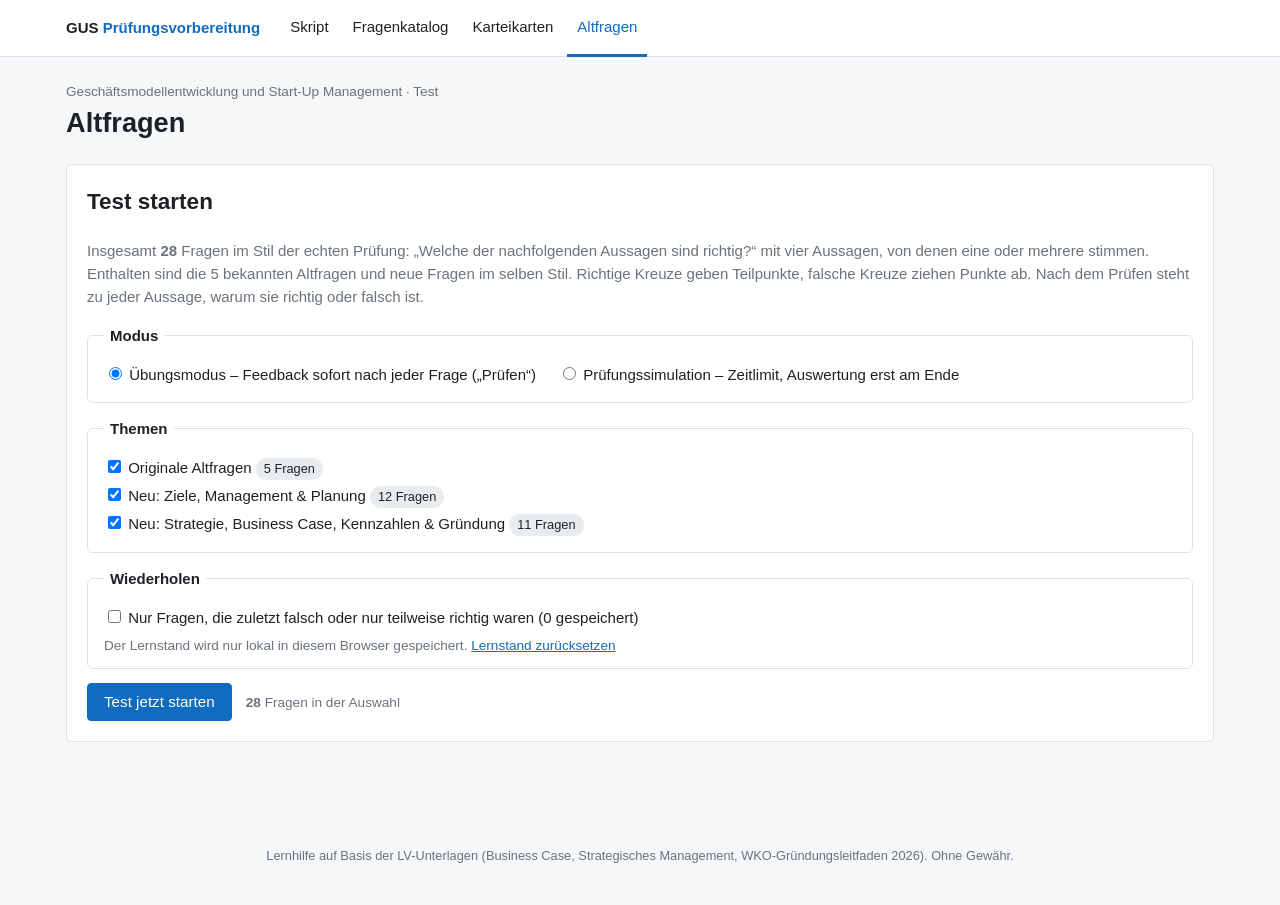
==== docs/altfragen.html @ b39ce841 "Lernseite: Altfragen im Original-Prüfungsstil mit neuen Übungsfragen" ====
<!doctype html>
<html lang="de">
<head>
  <meta charset="utf-8">
  <meta name="viewport" content="width=device-width, initial-scale=1">
  <title>Altfragen – GUS Prüfungsvorbereitung</title>
  <link rel="stylesheet" href="assets/style.css">
</head>
<body>
  <header class="topbar">
    <div class="topbar-inner">
      <a class="brand" href="index.html">GUS <span>Prüfungsvorbereitung</span></a>
      <nav class="topnav">
        <a href="index.html">Skript</a>
        <a href="quiz.html">Fragenkatalog</a>
        <a href="karten.html">Karteikarten</a>
        <a href="altfragen.html" class="active">Altfragen</a>
      </nav>
    </div>
  </header>

  <div class="page-header">
    <div class="breadcrumb">Geschäftsmodellentwicklung und Start-Up Management · Test</div>
    <h1 id="attempt-title">Altfragen</h1>
  </div>

  <main class="container">
    <!-- Einstellungen -->
    <section id="setup" class="card setup">
      <h2>Test starten</h2>
      <p class="muted">Insgesamt <b id="total-count">0</b> Fragen im Stil der echten Prüfung: „Welche der nachfolgenden Aussagen sind richtig?“ mit vier Aussagen, von denen eine oder mehrere stimmen. Enthalten sind die 5 bekannten Altfragen und neue Fragen im selben Stil. Richtige Kreuze geben Teilpunkte, falsche Kreuze ziehen Punkte ab. Nach dem Prüfen steht zu jeder Aussage, warum sie richtig oder falsch ist.</p>

      <fieldset>
        <legend>Modus</legend>
        <div class="inline-options">
          <label><input type="radio" name="mode" id="mode-practice" value="practice" checked> Übungsmodus – Feedback sofort nach jeder Frage („Prüfen“)</label>
          <label><input type="radio" name="mode" id="mode-exam" value="exam"> Prüfungssimulation – Zeitlimit, Auswertung erst am Ende</label>
        </div>
        <div id="exam-options" class="hidden" style="margin-top:10px">
          <label>Anzahl Fragen: <input type="number" id="exam-n" value="28" min="5" max="28"></label>
          <label>Zeit (Minuten): <input type="number" id="exam-min" value="30" min="5" max="240"></label>
        </div>
      </fieldset>

      <fieldset>
        <legend>Themen</legend>
        <div id="topic-boxes"></div>
      </fieldset>

      <fieldset>
        <legend>Wiederholen</legend>
        <label><input type="checkbox" id="only-wrong"> Nur Fragen, die zuletzt falsch oder nur teilweise richtig waren (<span id="wrong-count">0</span> gespeichert)</label>
        <p class="small muted" style="margin:6px 0 0">Der Lernstand wird nur lokal in diesem Browser gespeichert. <a href="#" id="reset-stats">Lernstand zurücksetzen</a></p>
      </fieldset>

      <button class="btn" id="start-btn" type="button">Test jetzt starten</button>
      <span class="muted small" style="margin-left:10px"><b id="pool-count">0</b> Fragen in der Auswahl</span>
    </section>

    <!-- Versuch -->
    <section id="attempt" class="hidden">
      <div class="quiz-layout">
        <div>
          <div id="questions"></div>
          <div style="display:flex; justify-content:space-between; gap:10px">
            <button class="btn btn-secondary" id="prev-btn" type="button">Vorherige Seite</button>
            <button class="btn" id="next-btn" type="button">Nächste Seite</button>
          </div>
        </div>
        <aside class="quiz-nav">
          <h3>Test-Navigation</h3>
          <div class="timer" id="timer"></div>
          <div class="nav-grid" id="nav-grid"></div>
          <div class="small muted" id="nav-score"></div>
          <p style="margin:12px 0 0"><a href="#" onclick="App.showSummary(); return false;">Versuch beenden …</a></p>
        </aside>
      </div>
    </section>

    <!-- Zusammenfassung vor Abgabe -->
    <section id="summary" class="card hidden">
      <h2>Zusammenfassung des Versuchs</h2>
      <table class="summary-table">
        <thead><tr><th>Frage</th><th>Status</th></tr></thead>
        <tbody id="summary-body"></tbody>
      </table>
      <p style="margin-top:16px"><button class="btn btn-secondary" id="back-to-attempt" type="button">Zurück zum Versuch</button></p>
      <p class="muted small">Sobald Sie abgegeben haben, können Sie Ihre Antworten nicht mehr ändern.</p>
      <button class="btn" id="submit-btn" type="button">Abgabe</button>
    </section>

    <!-- Ergebnis -->
    <section id="result" class="card hidden">
      <h2>Ergebnis</h2>
      <div class="grid-2">
        <div class="result-box">
          <div class="muted">Bewertung</div>
          <div id="result-pct" class="big"></div>
          <div class="muted">Punkte: <span id="result-points"></span></div>
        </div>
        <div>
          <table class="summary-table">
            <thead><tr><th>Thema</th><th>Punkte</th><th>%</th><th></th></tr></thead>
            <tbody id="result-topics"></tbody>
          </table>
        </div>
      </div>
      <p style="margin-top:18px">
        <button class="btn" id="review-btn" type="button">Überprüfung ansehen</button>
        <button class="btn btn-outline" id="new-btn" type="button">Neuer Versuch</button>
      </p>
      <p class="small muted">Tipp: Danach „Nur falsch beantwortete Fragen“ wählen und so lange wiederholen, bis die Liste leer ist.</p>
    </section>
  </main>

  <footer class="site-footer">Lernhilfe auf Basis der LV-Unterlagen (Business Case, Strategisches Management, WKO-Gründungsleitfaden 2026). Ohne Gewähr.</footer>

  <script src="assets/altfragen.js"></script>
  <script src="assets/quiz.js"></script>
</body>
</html>
---- docs/assets/style.css ----
:root {
  --primary: #0f6cbf;
  --primary-dark: #0b5291;
  --text: #1d2125;
  --muted: #6a737b;
  --border: #dee2e6;
  --bg: #f5f7f9;
  --card: #ffffff;
  --formulation: #e7f3f5;
  --formulation-text: #001a1e;
  --outcome: #fcefdc;
  --outcome-text: #7d5a29;
  --correct: #357a32;
  --correct-bg: #d7e4d6;
  --wrong: #ca3120;
  --wrong-bg: #f4d6d2;
  --partial: #f0ad4e;
  --info-bg: #f8f9fa;
  --radius: 6px;
}

* { box-sizing: border-box; }

html { scroll-behavior: smooth; }

body {
  margin: 0;
  font-family: -apple-system, BlinkMacSystemFont, "Segoe UI", Roboto, "Helvetica Neue", Arial, sans-serif;
  font-size: 15px;
  line-height: 1.55;
  color: var(--text);
  background: var(--bg);
}

a { color: var(--primary); }

/* ---------- Kopfzeile ---------- */
.topbar {
  background: #fff;
  border-bottom: 1px solid var(--border);
  position: sticky;
  top: 0;
  z-index: 20;
}
.topbar-inner {
  max-width: 1180px;
  margin: 0 auto;
  padding: 0 16px;
  display: flex;
  align-items: center;
  gap: 20px;
  height: 56px;
}
.brand {
  font-weight: 700;
  color: var(--text);
  text-decoration: none;
  white-space: nowrap;
}
.brand span { color: var(--primary); }
.topnav { display: flex; gap: 4px; overflow-x: auto; }
.topnav a {
  text-decoration: none;
  color: var(--text);
  padding: 16px 10px;
  border-bottom: 3px solid transparent;
  white-space: nowrap;
}
.topnav a.active, .topnav a:hover { border-bottom-color: var(--primary); color: var(--primary); }

.page-header {
  max-width: 1180px;
  margin: 0 auto;
  padding: 24px 16px 8px;
}
.page-header h1 { margin: 0 0 4px; font-size: 1.7rem; }
.breadcrumb { color: var(--muted); font-size: 0.85rem; }

.container {
  max-width: 1180px;
  margin: 0 auto;
  padding: 8px 16px 64px;
}

.card {
  background: var(--card);
  border: 1px solid var(--border);
  border-radius: var(--radius);
  padding: 20px;
  margin-bottom: 16px;
}
.card h2 { margin-top: 0; }

.btn {
  display: inline-block;
  border: 1px solid var(--primary);
  background: var(--primary);
  color: #fff;
  padding: 7px 16px;
  border-radius: 4px;
  font-size: 0.95rem;
  cursor: pointer;
  text-decoration: none;
  line-height: 1.4;
}
.btn:hover { background: var(--primary-dark); border-color: var(--primary-dark); }
.btn-secondary { background: #ced4da; border-color: #ced4da; color: var(--text); }
.btn-secondary:hover { background: #b8c0c8; border-color: #b8c0c8; }
.btn-outline { background: #fff; color: var(--primary); }
.btn-outline:hover { background: #eef5fb; }
.btn:disabled { opacity: 0.5; cursor: not-allowed; }

/* ---------- Startseite ---------- */
.grid-2 { display: grid; grid-template-columns: 1fr 1fr; gap: 16px; }
.grid-3 { display: grid; grid-template-columns: repeat(3, 1fr); gap: 16px; }
@media (max-width: 800px) { .grid-2, .grid-3 { grid-template-columns: 1fr; } }

.schedule { width: 100%; border-collapse: collapse; }
.schedule td, .schedule th { border-bottom: 1px solid var(--border); padding: 8px 6px; text-align: left; vertical-align: top; }
.schedule th { font-size: 0.85rem; color: var(--muted); font-weight: 600; }
.schedule td:first-child { white-space: nowrap; font-variant-numeric: tabular-nums; color: var(--muted); }

.stat { font-size: 1.8rem; font-weight: 700; color: var(--primary); }
.stat-label { color: var(--muted); font-size: 0.85rem; }

/* ---------- Skript ---------- */
.skript-layout { display: grid; grid-template-columns: 240px 1fr; gap: 24px; align-items: start; }
@media (max-width: 900px) { .skript-layout { grid-template-columns: 1fr; } .toc { position: static !important; } }
.toc {
  position: sticky;
  top: 72px;
  background: #fff;
  border: 1px solid var(--border);
  border-radius: var(--radius);
  padding: 14px;
  font-size: 0.9rem;
  max-height: calc(100vh - 90px);
  overflow-y: auto;
}
.toc strong { display: block; margin-bottom: 6px; }
.toc ol { padding-left: 18px; margin: 0; }
.toc li { margin: 3px 0; }
.toc a { text-decoration: none; color: var(--text); }
.toc a:hover { color: var(--primary); }

.skript section { background: #fff; border: 1px solid var(--border); border-radius: var(--radius); padding: 20px 24px; margin-bottom: 18px; scroll-margin-top: 72px; }
.skript h2 { margin-top: 0; border-bottom: 2px solid var(--primary); padding-bottom: 6px; }
.skript h3 { margin-bottom: 6px; margin-top: 22px; }
.skript table { border-collapse: collapse; width: 100%; margin: 10px 0; font-size: 0.92rem; }
.skript th, .skript td { border: 1px solid var(--border); padding: 6px 8px; text-align: left; vertical-align: top; }
.skript th { background: var(--info-bg); }
.table-wrap { overflow-x: auto; }

.merke {
  background: #fff8e1;
  border-left: 4px solid #f0ad4e;
  padding: 10px 14px;
  margin: 12px 0;
  border-radius: 0 4px 4px 0;
}
.merke::before { content: "Merke: "; font-weight: 700; }
.formel {
  background: var(--formulation);
  border-left: 4px solid var(--primary);
  padding: 10px 14px;
  margin: 12px 0;
  border-radius: 0 4px 4px 0;
  font-family: Consolas, "Courier New", monospace;
  font-size: 0.92rem;
  overflow-x: auto;
}
.falle {
  background: var(--wrong-bg);
  border-left: 4px solid var(--wrong);
  padding: 10px 14px;
  margin: 12px 0;
  border-radius: 0 4px 4px 0;
}
.falle::before { content: "Prüfungsfalle: "; font-weight: 700; color: var(--wrong); }
.practice-link { margin-top: 14px; }

/* ---------- Quiz-Setup ---------- */
.setup label { display: block; margin: 4px 0; }
.setup fieldset { border: 1px solid var(--border); border-radius: var(--radius); padding: 12px 16px; margin: 0 0 14px; }
.setup legend { font-weight: 600; padding: 0 6px; }
.inline-options { display: flex; flex-wrap: wrap; gap: 6px 22px; }
.setup select, .setup input[type=number] { padding: 4px 6px; border: 1px solid #8f959e; border-radius: 4px; font-size: 0.95rem; }

/* ---------- Quiz-Ansicht (Moodle-ähnlich) ---------- */
.quiz-layout { display: grid; grid-template-columns: 1fr 250px; gap: 20px; align-items: start; }
@media (max-width: 900px) { .quiz-layout { grid-template-columns: 1fr; } .quiz-nav { position: static !important; order: -1; } }

.que { display: flex; gap: 12px; margin-bottom: 20px; scroll-margin-top: 72px; }
.que .info {
  flex: 0 0 130px;
  background: var(--info-bg);
  border: 1px solid var(--border);
  border-radius: 4px;
  padding: 8px 10px;
  font-size: 0.8rem;
  align-self: flex-start;
}
.que .info .qno { font-size: 1rem; font-weight: 700; display: block; }
.que .info .qno span { font-size: 1.2rem; }
.que .info .state { display: block; margin: 4px 0; }
.que .info .grade { display: block; color: var(--muted); }
.que .info .flag { display: block; margin-top: 6px; cursor: pointer; color: var(--primary); user-select: none; }
.que .info .flag.on { color: var(--wrong); font-weight: 600; }
.que .info .topic { display: block; margin-top: 6px; color: var(--muted); font-style: italic; }
.que .content { flex: 1; min-width: 0; }
@media (max-width: 600px) { .que { flex-direction: column; } .que .info { flex-basis: auto; width: 100%; } }

.formulation {
  background: var(--formulation);
  color: var(--formulation-text);
  border-radius: 4px;
  padding: 14px 16px;
}
.formulation .qtext { margin-bottom: 12px; }
.formulation .qtext table { border-collapse: collapse; margin: 8px 0; background: #fff; font-size: 0.9rem; }
.formulation .qtext th, .formulation .qtext td { border: 1px solid #b8c7cc; padding: 4px 8px; text-align: right; }
.formulation .qtext th:first-child, .formulation .qtext td:first-child { text-align: left; }
.prompt { font-size: 0.9rem; margin-bottom: 6px; }
.answer-opt { display: flex; align-items: flex-start; gap: 8px; padding: 5px 6px; border-radius: 4px; }
.answer-opt input { margin-top: 4px; flex-shrink: 0; }
.answer-opt label { cursor: pointer; flex: 1; }
.answer-opt .letter { font-weight: 400; margin-right: 4px; }
.answer-opt.correct { background: var(--correct-bg); }
.answer-opt.incorrect { background: var(--wrong-bg); }
.answer-opt .mark { font-weight: 700; margin-left: 6px; }
.answer-opt.correct .mark { color: var(--correct); }
.answer-opt.incorrect .mark { color: var(--wrong); }

.match-table { border-collapse: collapse; width: 100%; }
.match-table td { padding: 6px 6px; vertical-align: middle; border-bottom: 1px solid #c9dade; }
.match-table td.left { width: 55%; }
.match-table select, .gap-select, .num-input {
  font-size: 0.95rem;
  padding: 4px 6px;
  border: 1px solid #8f959e;
  border-radius: 4px;
  background: #fff;
  max-width: 100%;
}
.num-input { width: 160px; }
.num-row { display: flex; align-items: center; gap: 10px; }
.match-table select.correct, .gap-select.correct, .num-input.correct { border: 2px solid var(--correct); background: var(--correct-bg); }
.match-table select.incorrect, .gap-select.incorrect, .num-input.incorrect { border: 2px solid var(--wrong); background: var(--wrong-bg); }
.gap-text { line-height: 2.3; }

.que-actions { margin-top: 12px; }

.outcome {
  background: var(--outcome);
  color: var(--outcome-text);
  border-radius: 4px;
  padding: 12px 16px;
  margin-top: 10px;
}
.outcome .verdict { font-weight: 700; margin-bottom: 6px; }
.outcome .verdict.ok { color: var(--correct); }
.outcome .verdict.bad { color: var(--wrong); }
.outcome .verdict.part { color: #a0661a; }
.outcome .rightanswer { margin-top: 8px; }
.outcome .explain { margin-top: 8px; }

.quiz-nav {
  position: sticky;
  top: 72px;
  background: #fff;
  border: 1px solid var(--border);
  border-radius: var(--radius);
  padding: 14px;
}
.quiz-nav h3 { margin: 0 0 10px; font-size: 1rem; }
.nav-grid { display: flex; flex-wrap: wrap; gap: 6px; margin-bottom: 12px; }
.nav-btn {
  width: 34px;
  height: 40px;
  border: 1px solid #8f959e;
  border-radius: 3px;
  background: #fff;
  font-size: 0.85rem;
  cursor: pointer;
  position: relative;
  padding: 0;
  display: flex;
  flex-direction: column;
  align-items: center;
  justify-content: flex-start;
  padding-top: 4px;
  color: var(--text);
}
.nav-btn::after { content: ""; position: absolute; left: 0; right: 0; bottom: 0; height: 12px; border-top: 1px solid #8f959e; background: #fff; border-radius: 0 0 2px 2px; }
.nav-btn.answered::after { background: #8f959e; }
.nav-btn.correct::after { background: var(--correct); }
.nav-btn.incorrect::after { background: var(--wrong); }
.nav-btn.partial::after { background: var(--partial); }
.nav-btn.flagged::before { content: ""; position: absolute; top: 0; right: 0; border-style: solid; border-width: 0 10px 10px 0; border-color: transparent var(--wrong) transparent transparent; }
.nav-btn.current { outline: 2px solid var(--primary); outline-offset: 1px; }
.timer { font-variant-numeric: tabular-nums; font-weight: 600; margin-bottom: 10px; }
.timer.low { color: var(--wrong); }

.summary-table { width: 100%; border-collapse: collapse; }
.summary-table td, .summary-table th { border-bottom: 1px solid var(--border); padding: 6px 8px; text-align: left; }
.result-box { font-size: 1.1rem; }
.result-box .big { font-size: 2.2rem; font-weight: 700; }
.result-box .pass { color: var(--correct); }
.result-box .fail { color: var(--wrong); }

.muted { color: var(--muted); }
.small { font-size: 0.85rem; }
.hidden { display: none !important; }
.pill { display: inline-block; padding: 1px 8px; border-radius: 999px; background: #e9ecef; font-size: 0.8rem; }

footer.site-footer { text-align: center; color: var(--muted); font-size: 0.8rem; padding: 24px 16px 40px; }

/* ---------- Handy: nichts breiter als der Bildschirm ---------- */
.skript-layout > *, .quiz-layout > *, .grid-2 > *, .grid-3 > *, .que .content, .topnav { min-width: 0; }
.skript table:not(.table-wrap table) { display: block; overflow-x: auto; }
@media (max-width: 600px) {
  .topbar-inner { gap: 12px; }
  .brand span { display: none; }
  .topnav { gap: 0; }
  .topnav a { padding: 16px 4px; font-size: 0.82rem; }
  .topbar-inner { padding: 0 10px; gap: 8px; }
  .breadcrumb { overflow-wrap: anywhere; }
  .page-header h1 { font-size: 1.45rem; }
  .skript section { padding: 16px; }
  .card { padding: 16px; }
  .stat { font-size: 1.5rem; }
  .match-table td { display: block; width: 100% !important; border-bottom: none; padding: 4px 0; }
  .match-table tr { display: block; border-bottom: 1px solid #c9dade; padding: 6px 0; }
  .match-table select { width: 100%; }
  .formel { font-size: 0.82rem; }
}

/* ---------- Lernfortschritt ---------- */
.progress-pill { display: inline-block; margin-left: 6px; padding: 1px 8px; border-radius: 999px; font-size: 0.8rem; background: #fcefdc; color: #7d5a29; }
.progress-pill.done { background: var(--correct-bg); color: var(--correct); }
.progress-pill.empty { display: none; }

/* ---------- Karteikarten ---------- */
.flash { max-width: 760px; margin: 0 auto; }
.flash-meta { display: flex; justify-content: space-between; color: var(--muted); font-size: 0.9rem; margin-bottom: 8px; }
.flash-card { background: #fff; border: 1px solid var(--border); border-radius: 10px; padding: 22px 24px; min-height: 260px; box-shadow: 0 2px 6px rgba(0,0,0,0.05); }
.flash-card .front { font-size: 1.05rem; }
.flash-card .front ol { padding-left: 22px; margin: 10px 0 0; }
.flash-card .front ol li { margin: 3px 0; }
.flash-card .back { margin-top: 18px; padding-top: 16px; border-top: 1px dashed var(--border); }
.flash-card .back .answer { background: var(--correct-bg); border-radius: 6px; padding: 10px 14px; }
.flash-card .back .answer ul { margin: 4px 0 0; padding-left: 20px; }
.flash-card .back .explain { background: var(--outcome); color: var(--outcome-text); border-radius: 6px; padding: 10px 14px; margin-top: 10px; }
.flash-actions { display: flex; gap: 10px; justify-content: center; margin-top: 16px; flex-wrap: wrap; }
.btn-ok { background: var(--correct); border-color: var(--correct); }
.btn-ok:hover { background: #2a6328; border-color: #2a6328; }
.btn-bad { background: var(--wrong); border-color: var(--wrong); }
.btn-bad:hover { background: #a82819; border-color: #a82819; }
.kbd { display: inline-block; border: 1px solid #c4c8cc; border-bottom-width: 2px; border-radius: 4px; padding: 0 5px; font-size: 0.78rem; color: var(--muted); }
.flash-bar { height: 6px; background: #e9ecef; border-radius: 3px; overflow: hidden; margin-bottom: 14px; }
.flash-bar > div { height: 100%; background: var(--primary); width: 0; transition: width .2s; }
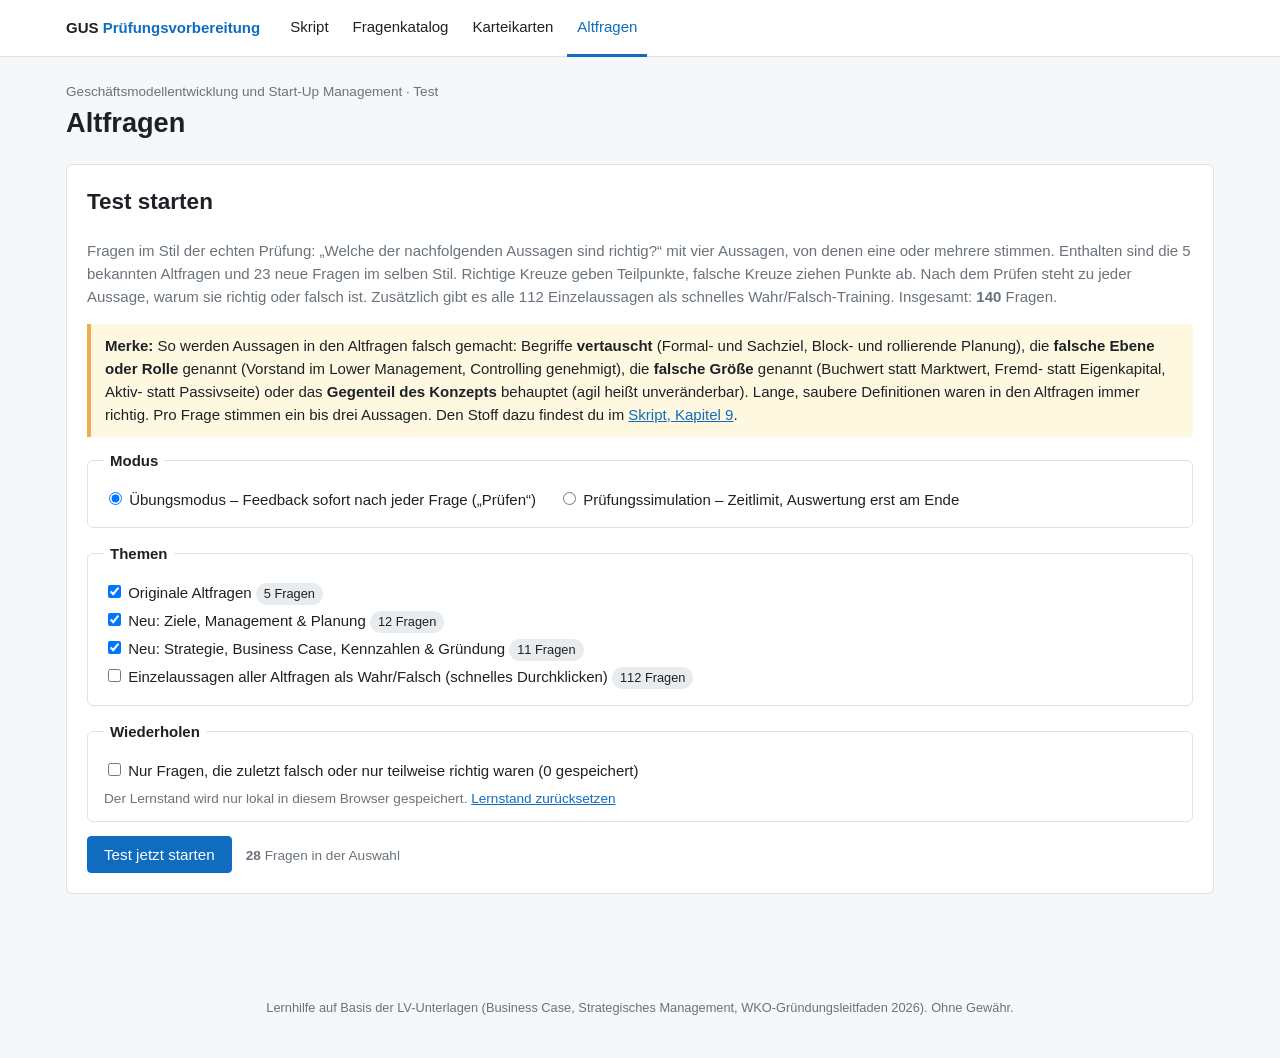
==== commit 3fb2c614: "Lernseite: Skriptkapitel zu Zielen und Planung, Einzelaussagen-Training, Altfragen in Katalog und Ka" ====
--- a/docs/altfragen.html
+++ b/docs/altfragen.html
@@ -28,7 +28,8 @@
     <!-- Einstellungen -->
     <section id="setup" class="card setup">
       <h2>Test starten</h2>
-      <p class="muted">Insgesamt <b id="total-count">0</b> Fragen im Stil der echten Prüfung: „Welche der nachfolgenden Aussagen sind richtig?“ mit vier Aussagen, von denen eine oder mehrere stimmen. Enthalten sind die 5 bekannten Altfragen und neue Fragen im selben Stil. Richtige Kreuze geben Teilpunkte, falsche Kreuze ziehen Punkte ab. Nach dem Prüfen steht zu jeder Aussage, warum sie richtig oder falsch ist.</p>
+      <p class="muted">Fragen im Stil der echten Prüfung: „Welche der nachfolgenden Aussagen sind richtig?“ mit vier Aussagen, von denen eine oder mehrere stimmen. Enthalten sind die 5 bekannten Altfragen und 23 neue Fragen im selben Stil. Richtige Kreuze geben Teilpunkte, falsche Kreuze ziehen Punkte ab. Nach dem Prüfen steht zu jeder Aussage, warum sie richtig oder falsch ist. Zusätzlich gibt es alle 112 Einzelaussagen als schnelles Wahr/Falsch-Training. Insgesamt: <b id="total-count">0</b> Fragen.</p>
+      <div class="merke">So werden Aussagen in den Altfragen falsch gemacht: Begriffe <b>vertauscht</b> (Formal- und Sachziel, Block- und rollierende Planung), die <b>falsche Ebene oder Rolle</b> genannt (Vorstand im Lower Management, Controlling genehmigt), die <b>falsche Größe</b> genannt (Buchwert statt Marktwert, Fremd- statt Eigenkapital, Aktiv- statt Passivseite) oder das <b>Gegenteil des Konzepts</b> behauptet (agil heißt unveränderbar). Lange, saubere Definitionen waren in den Altfragen immer richtig. Pro Frage stimmen ein bis drei Aussagen. Den Stoff dazu findest du im <a href="index.html#ziele">Skript, Kapitel 9</a>.</div>
 
       <fieldset>
         <legend>Modus</legend>
@@ -37,7 +38,7 @@
           <label><input type="radio" name="mode" id="mode-exam" value="exam"> Prüfungssimulation – Zeitlimit, Auswertung erst am Ende</label>
         </div>
         <div id="exam-options" class="hidden" style="margin-top:10px">
-          <label>Anzahl Fragen: <input type="number" id="exam-n" value="28" min="5" max="28"></label>
+          <label>Anzahl Fragen: <input type="number" id="exam-n" value="28" min="5" max="140"></label>
           <label>Zeit (Minuten): <input type="number" id="exam-min" value="30" min="5" max="240"></label>
         </div>
       </fieldset>
